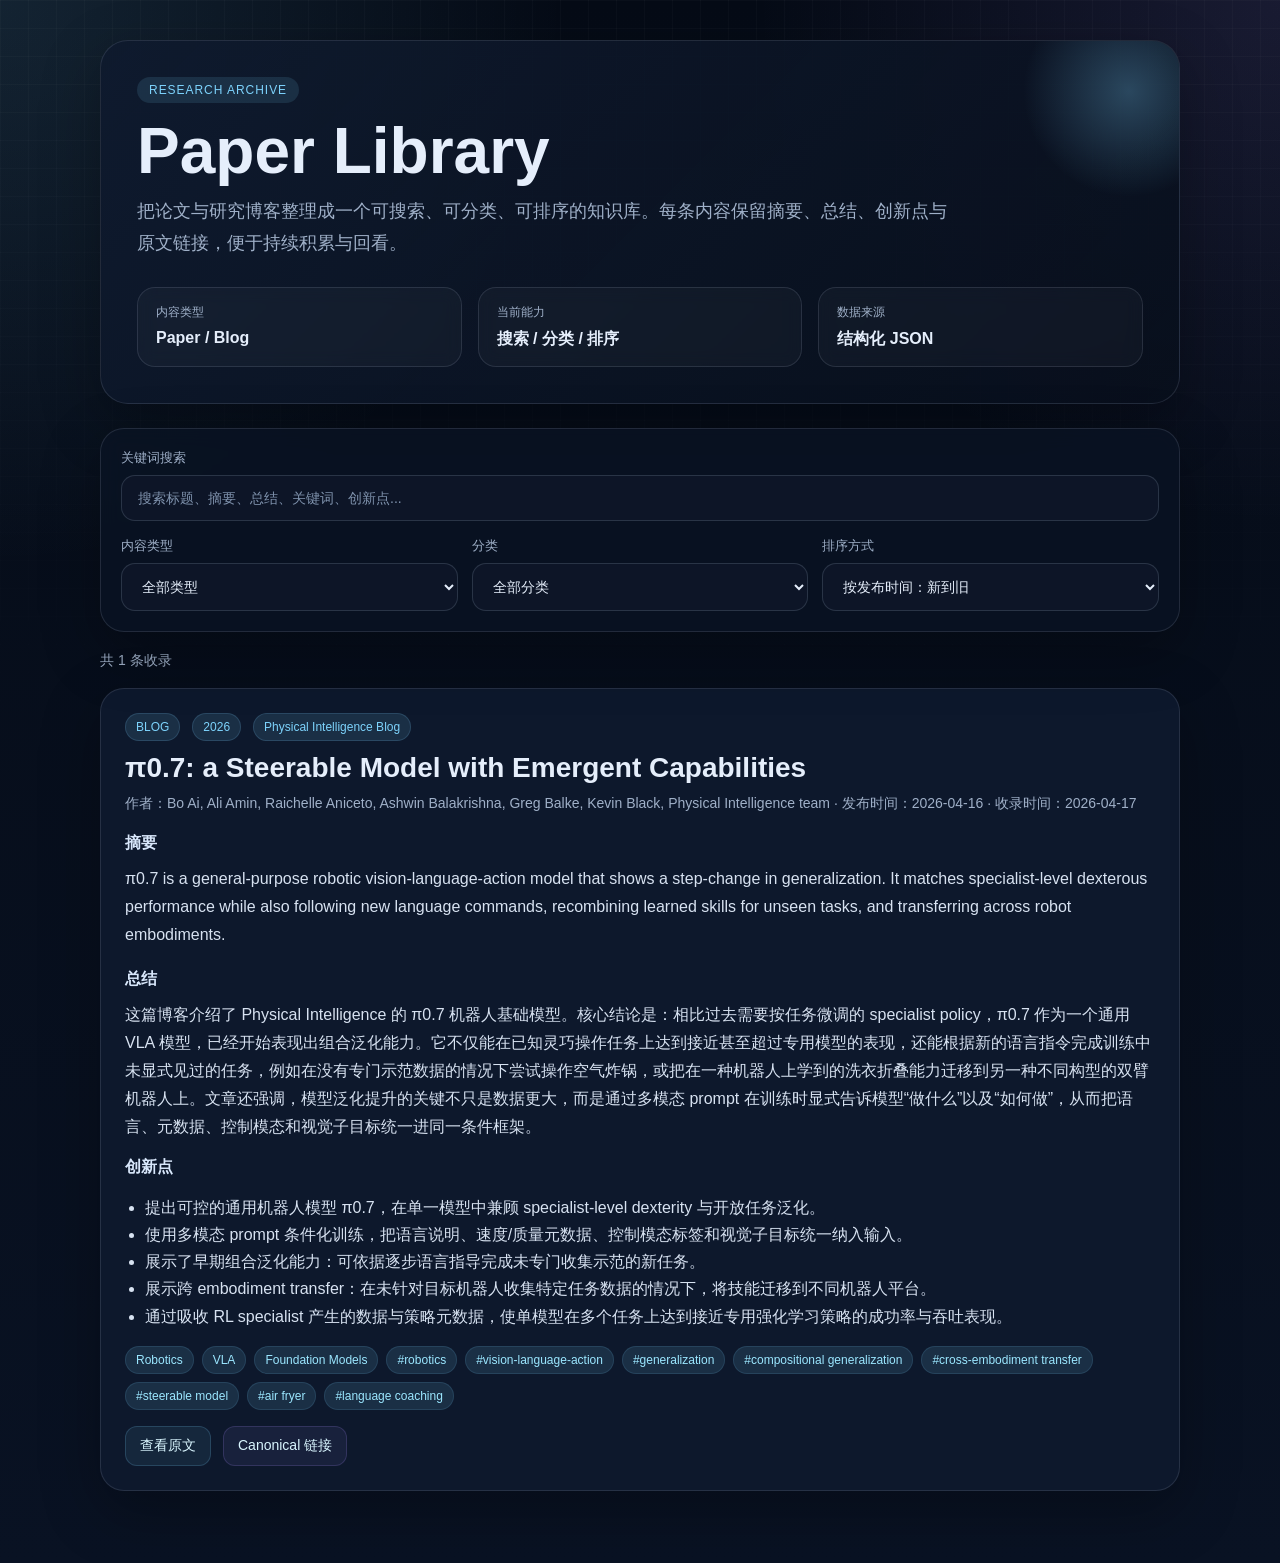
==== public/index.html @ 73f27db8 "Initial paper library with PI 0.7 entry" ====
<!doctype html>
<html lang="zh-CN">
<head>
  <meta charset="UTF-8" />
  <meta name="viewport" content="width=device-width, initial-scale=1.0" />
  <title>Paper Library</title>
  <meta name="description" content="一个可搜索、可筛选、可排序的论文与研究博客知识库。" />
  <link rel="stylesheet" href="styles.css" />
</head>
<body>
  <div class="page-shell"></div>
  <div class="container">
    <header class="hero">
      <div class="hero-copy">
        <span class="eyebrow">Research Archive</span>
        <h1>Paper Library</h1>
        <p class="hero-desc">把论文与研究博客整理成一个可搜索、可分类、可排序的知识库。每条内容保留摘要、总结、创新点与原文链接，便于持续积累与回看。</p>
        <div class="hero-metrics">
          <div class="metric-card">
            <span class="metric-label">内容类型</span>
            <strong>Paper / Blog</strong>
          </div>
          <div class="metric-card">
            <span class="metric-label">当前能力</span>
            <strong>搜索 / 分类 / 排序</strong>
          </div>
          <div class="metric-card">
            <span class="metric-label">数据来源</span>
            <strong>结构化 JSON</strong>
          </div>
        </div>
      </div>
    </header>

    <section class="toolbar">
      <div class="search-wrap">
        <label class="control-label" for="searchInput">关键词搜索</label>
        <input id="searchInput" type="text" placeholder="搜索标题、摘要、总结、关键词、创新点..." />
      </div>
      <div class="filters-grid">
        <div>
          <label class="control-label" for="typeFilter">内容类型</label>
          <select id="typeFilter">
            <option value="">全部类型</option>
          </select>
        </div>
        <div>
          <label class="control-label" for="categoryFilter">分类</label>
          <select id="categoryFilter">
            <option value="">全部分类</option>
          </select>
        </div>
        <div>
          <label class="control-label" for="sortSelect">排序方式</label>
          <select id="sortSelect">
            <option value="published_desc">按发布时间：新到旧</option>
            <option value="published_asc">按发布时间：旧到新</option>
            <option value="added_desc">按收录时间：新到旧</option>
            <option value="title_asc">按标题：A-Z</option>
          </select>
        </div>
      </div>
    </section>

    <main>
      <div class="result-head">
        <div id="stats" class="stats"></div>
      </div>
      <div id="paperList" class="paper-list"></div>
      <template id="emptyStateTemplate">
        <section class="empty-state">
          <h2>没有匹配结果</h2>
          <p>试试更换关键词、分类或排序方式。</p>
        </section>
      </template>
    </main>
  </div>
  <script src="app.js"></script>
</body>
</html>
---- public/styles.css ----
:root {
  --bg: #07111f;
  --bg-soft: #0d1728;
  --panel: rgba(11, 20, 36, 0.72);
  --panel-strong: rgba(15, 26, 46, 0.92);
  --line: rgba(148, 163, 184, 0.18);
  --text: #e5eefb;
  --muted: #9fb0c8;
  --accent: #7dd3fc;
  --accent-2: #a78bfa;
  --tag-bg: rgba(125, 211, 252, 0.12);
  --tag-text: #9be7ff;
  --shadow: 0 20px 60px rgba(0, 0, 0, 0.28);
}

* { box-sizing: border-box; }

body {
  font-family: Inter, -apple-system, BlinkMacSystemFont, 'Segoe UI', sans-serif;
  margin: 0;
  background:
    radial-gradient(circle at top left, rgba(125, 211, 252, 0.12), transparent 28%),
    radial-gradient(circle at top right, rgba(167, 139, 250, 0.12), transparent 26%),
    linear-gradient(180deg, #050b16 0%, #091223 100%);
  color: var(--text);
  min-height: 100vh;
}

.page-shell {
  position: fixed;
  inset: 0;
  pointer-events: none;
  background-image: linear-gradient(rgba(255,255,255,0.03) 1px, transparent 1px), linear-gradient(90deg, rgba(255,255,255,0.03) 1px, transparent 1px);
  background-size: 28px 28px;
  mask-image: linear-gradient(180deg, rgba(0,0,0,0.8), transparent 90%);
}

.container {
  position: relative;
  z-index: 1;
  max-width: 1120px;
  margin: 0 auto;
  padding: 40px 20px 72px;
}

.hero {
  padding: 36px;
  border: 1px solid var(--line);
  border-radius: 28px;
  background: linear-gradient(135deg, rgba(15, 26, 46, 0.96), rgba(8, 15, 28, 0.88));
  box-shadow: var(--shadow);
  overflow: hidden;
  position: relative;
}

.hero::after {
  content: '';
  position: absolute;
  right: -60px;
  top: -60px;
  width: 220px;
  height: 220px;
  background: radial-gradient(circle, rgba(125, 211, 252, 0.28), transparent 68%);
}

.eyebrow {
  display: inline-block;
  padding: 6px 12px;
  border-radius: 999px;
  background: rgba(125, 211, 252, 0.12);
  color: var(--accent);
  font-size: 12px;
  letter-spacing: 0.08em;
  text-transform: uppercase;
}

.hero h1 {
  margin: 16px 0 12px;
  font-size: clamp(40px, 6vw, 64px);
  line-height: 1.02;
}

.hero-desc {
  max-width: 820px;
  margin: 0;
  color: var(--muted);
  font-size: 18px;
  line-height: 1.75;
}

.hero-metrics {
  display: grid;
  grid-template-columns: repeat(3, minmax(0, 1fr));
  gap: 16px;
  margin-top: 28px;
}

.metric-card {
  padding: 16px 18px;
  border: 1px solid var(--line);
  border-radius: 18px;
  background: rgba(255,255,255,0.03);
  backdrop-filter: blur(8px);
}

.metric-label {
  display: block;
  color: var(--muted);
  font-size: 12px;
  margin-bottom: 8px;
}

.toolbar {
  margin: 24px 0 20px;
  padding: 20px;
  border: 1px solid var(--line);
  border-radius: 24px;
  background: var(--panel);
  box-shadow: var(--shadow);
  backdrop-filter: blur(10px);
}

.control-label {
  display: block;
  color: var(--muted);
  font-size: 13px;
  margin-bottom: 8px;
}

.search-wrap {
  margin-bottom: 16px;
}

.filters-grid {
  display: grid;
  grid-template-columns: repeat(3, minmax(0, 1fr));
  gap: 14px;
}

input, select {
  width: 100%;
  padding: 14px 16px;
  border-radius: 14px;
  border: 1px solid rgba(148, 163, 184, 0.22);
  background: rgba(15, 23, 42, 0.85);
  color: var(--text);
  font-size: 14px;
  outline: none;
}

input::placeholder {
  color: #7f92ad;
}

input:focus, select:focus {
  border-color: rgba(125, 211, 252, 0.55);
  box-shadow: 0 0 0 4px rgba(125, 211, 252, 0.12);
}

.result-head {
  display: flex;
  align-items: center;
  justify-content: space-between;
  margin: 16px 0 18px;
}

.stats {
  color: var(--muted);
  font-size: 14px;
}

.paper-list {
  display: grid;
  gap: 18px;
}

.card {
  border: 1px solid var(--line);
  border-radius: 24px;
  padding: 24px;
  background: var(--panel-strong);
  box-shadow: var(--shadow);
}

.card-top {
  display: flex;
  gap: 12px;
  align-items: center;
  flex-wrap: wrap;
  margin-bottom: 10px;
}

.badge {
  display: inline-flex;
  align-items: center;
  padding: 6px 10px;
  border-radius: 999px;
  font-size: 12px;
  color: var(--accent);
  background: rgba(125, 211, 252, 0.12);
  border: 1px solid rgba(125, 211, 252, 0.16);
}

.card h2 {
  margin: 6px 0 10px;
  font-size: 28px;
  line-height: 1.2;
}

.meta {
  color: var(--muted);
  font-size: 14px;
  margin-bottom: 14px;
}

.section-title {
  display: block;
  margin-bottom: 8px;
  color: #d8e7fb;
}

.card p {
  color: #d7e2f1;
  line-height: 1.75;
}

.tags {
  display: flex;
  flex-wrap: wrap;
  gap: 8px;
  margin: 16px 0 0;
}

.tag {
  background: var(--tag-bg);
  color: var(--tag-text);
  padding: 6px 10px;
  border-radius: 999px;
  font-size: 12px;
  border: 1px solid rgba(125, 211, 252, 0.12);
}

ul {
  padding-left: 20px;
  color: #d7e2f1;
  line-height: 1.7;
}

.card-footer {
  display: flex;
  gap: 12px;
  flex-wrap: wrap;
  margin-top: 16px;
}

.button-link {
  display: inline-flex;
  align-items: center;
  justify-content: center;
  padding: 10px 14px;
  border-radius: 12px;
  border: 1px solid rgba(125, 211, 252, 0.18);
  background: rgba(125, 211, 252, 0.08);
  color: #d9f6ff;
  text-decoration: none;
  font-size: 14px;
}

.button-link.secondary {
  background: rgba(167, 139, 250, 0.08);
  border-color: rgba(167, 139, 250, 0.18);
}

.button-link:hover {
  text-decoration: none;
  transform: translateY(-1px);
}

.empty-state {
  padding: 48px 24px;
  text-align: center;
  border: 1px dashed rgba(148, 163, 184, 0.25);
  border-radius: 24px;
  color: var(--muted);
  background: rgba(15, 23, 42, 0.5);
}

@media (max-width: 900px) {
  .hero-metrics,
  .filters-grid {
    grid-template-columns: 1fr;
  }

  .hero {
    padding: 28px;
  }

  .card h2 {
    font-size: 24px;
  }
}
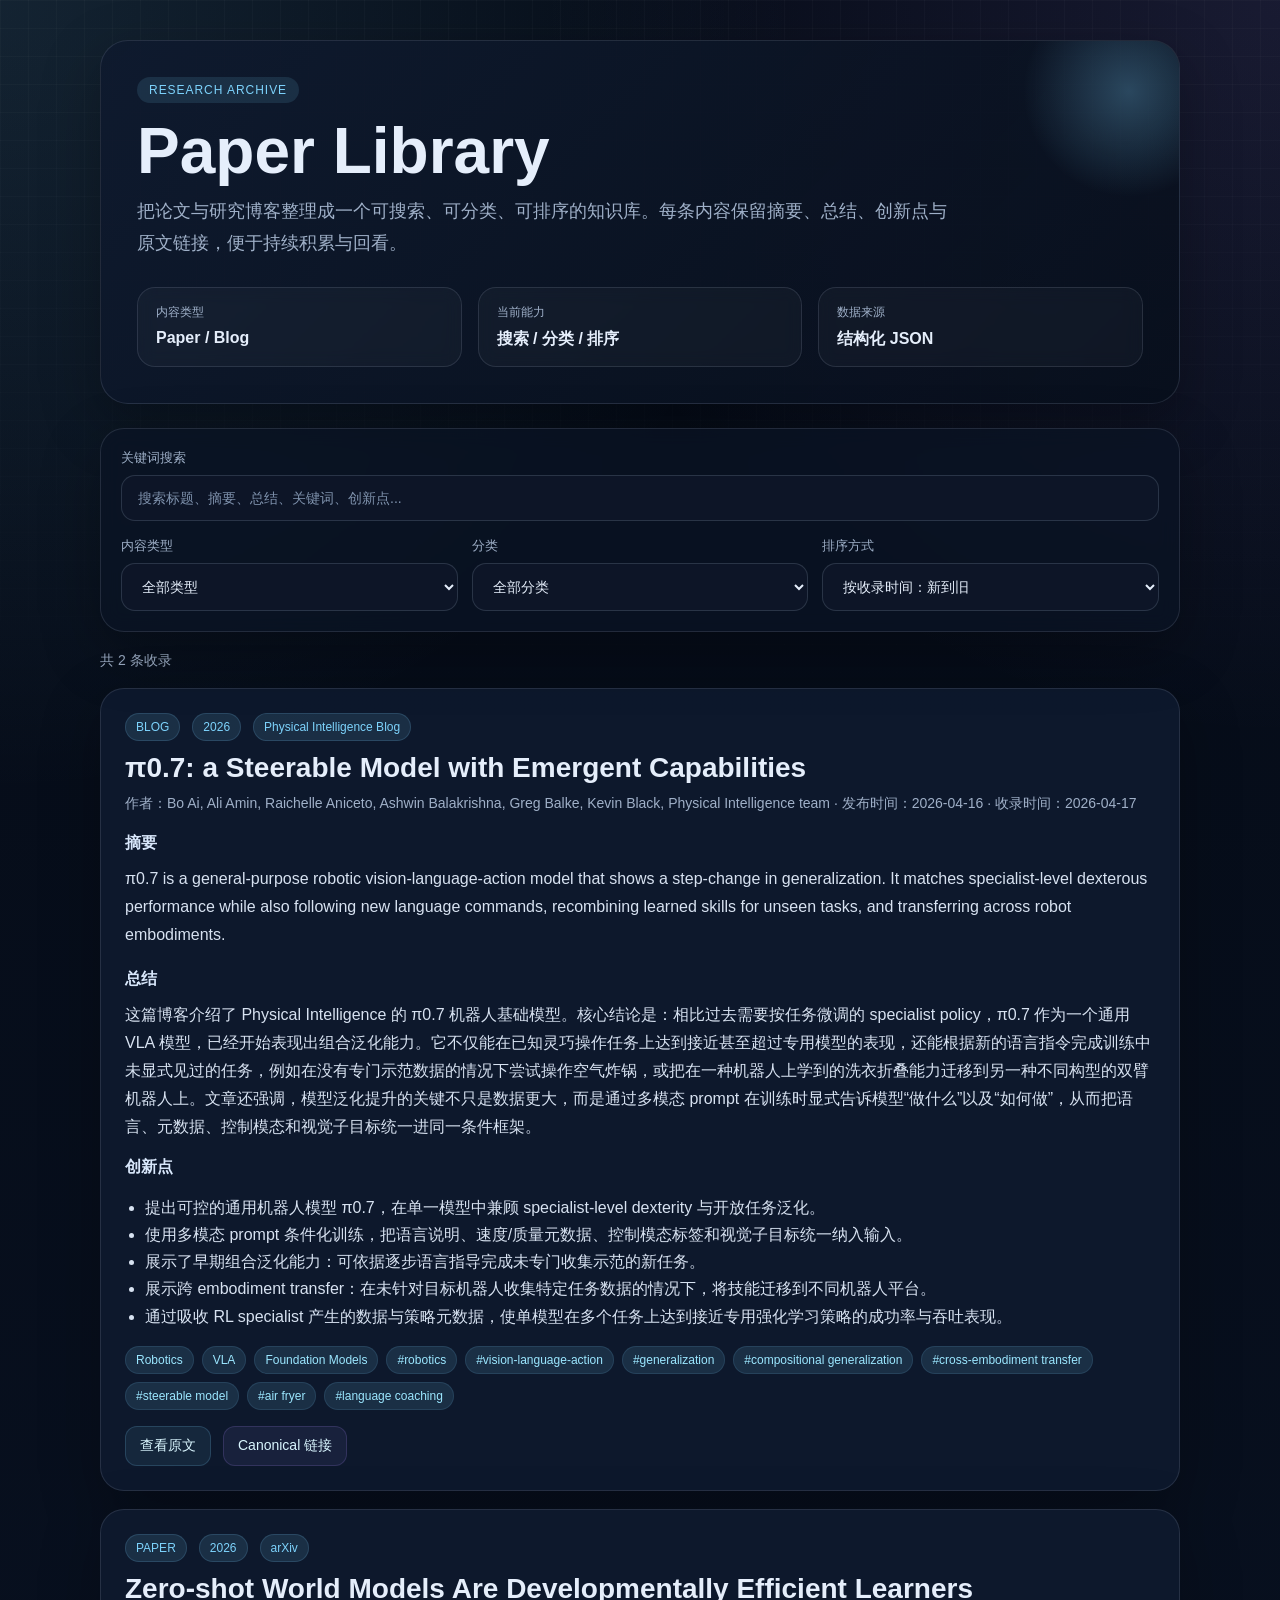
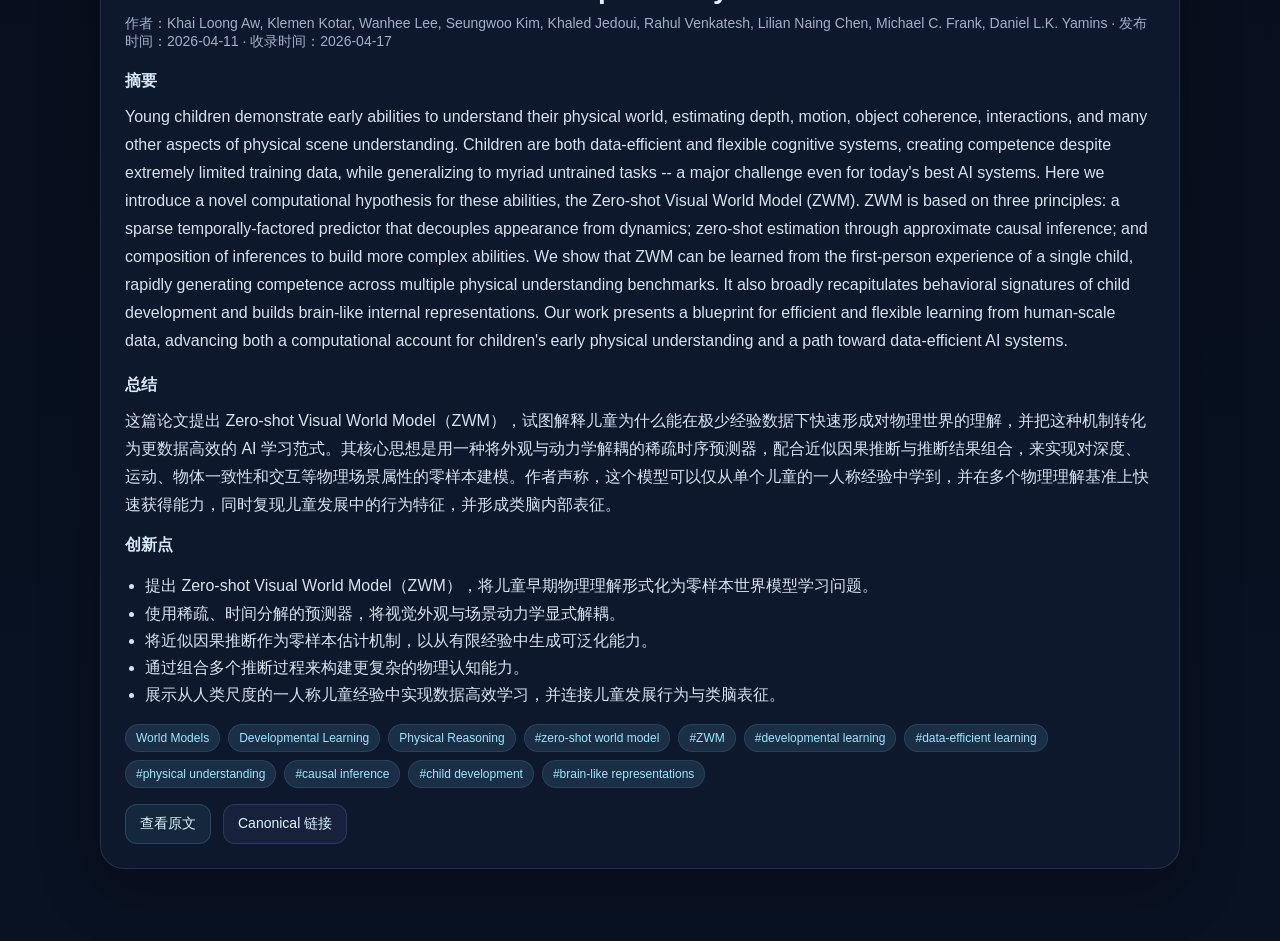
==== commit 40f19245: "Unify paper data source and switch default sorting to added time" ====
--- a/public/index.html
+++ b/public/index.html
@@ -53,9 +53,8 @@
         <div>
           <label class="control-label" for="sortSelect">排序方式</label>
           <select id="sortSelect">
-            <option value="published_desc">按发布时间：新到旧</option>
-            <option value="published_asc">按发布时间：旧到新</option>
             <option value="added_desc">按收录时间：新到旧</option>
+            <option value="added_asc">按收录时间：旧到新</option>
             <option value="title_asc">按标题：A-Z</option>
           </select>
         </div>
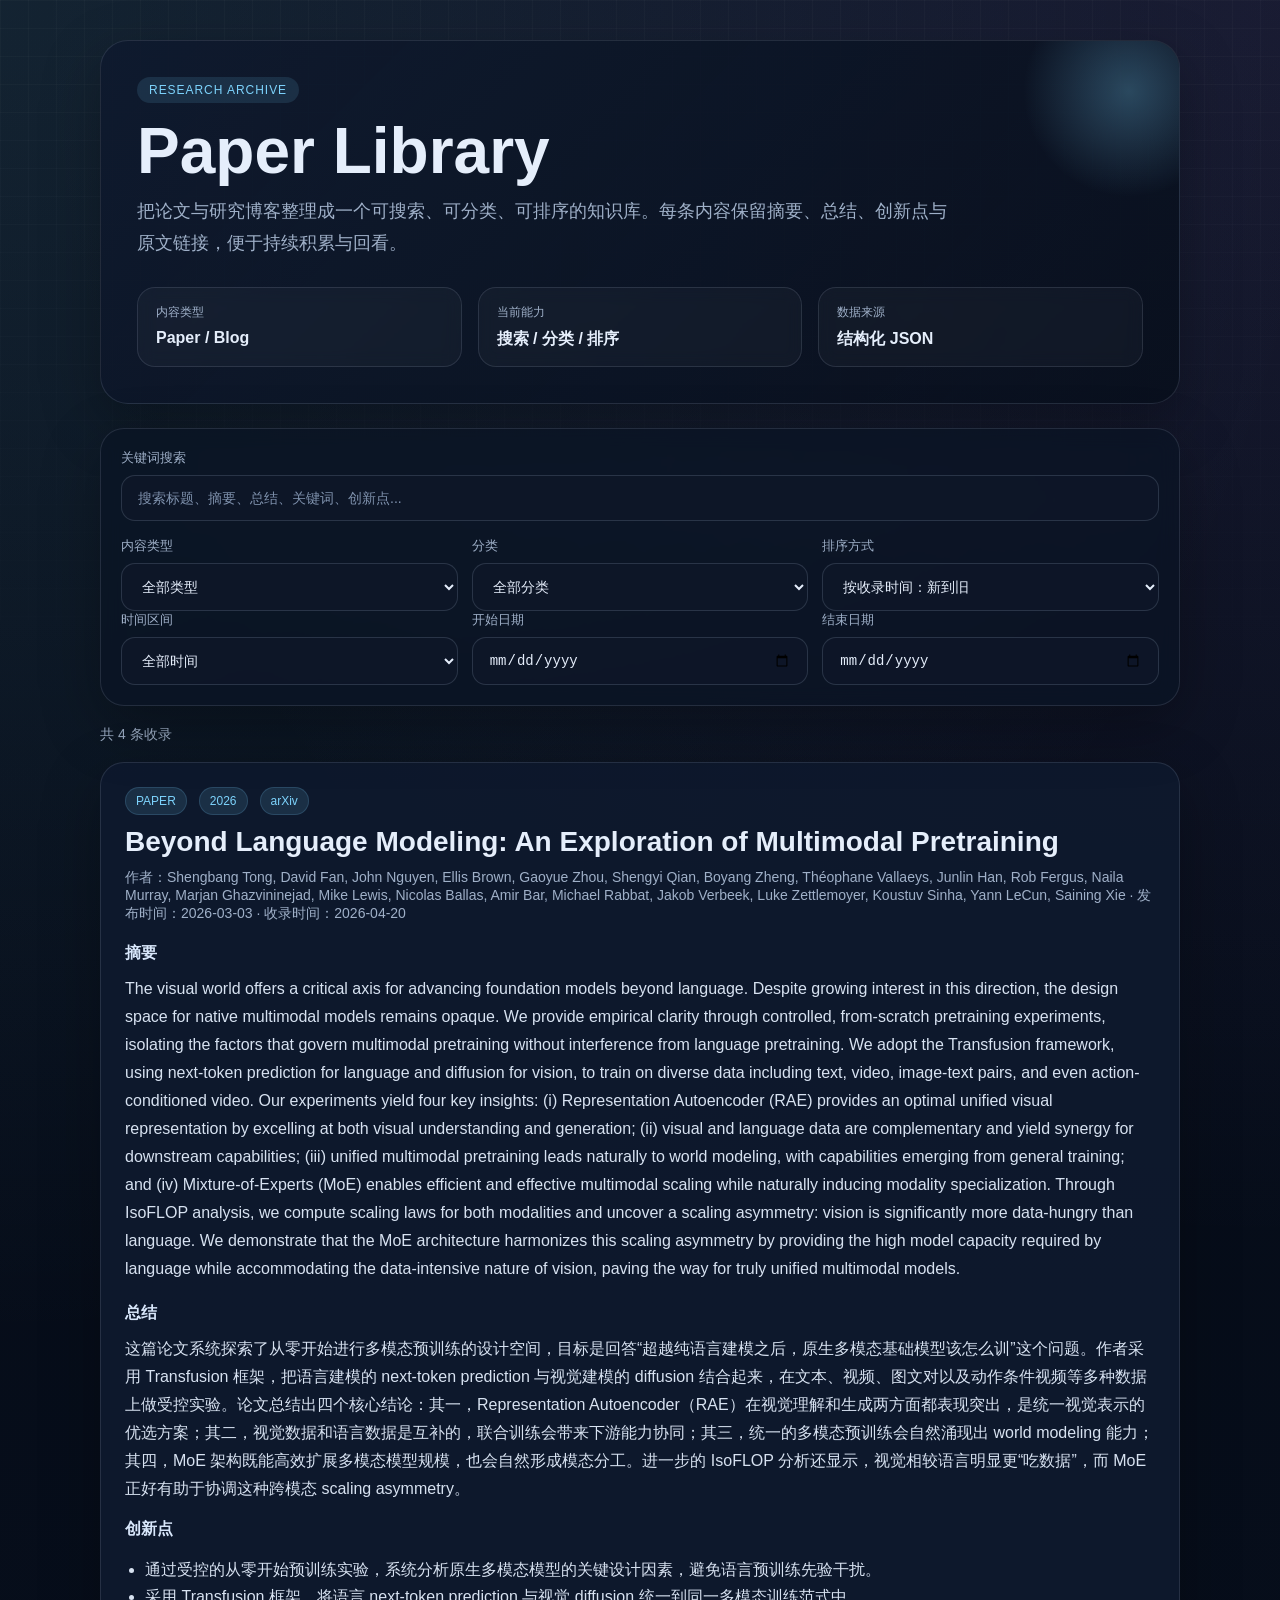
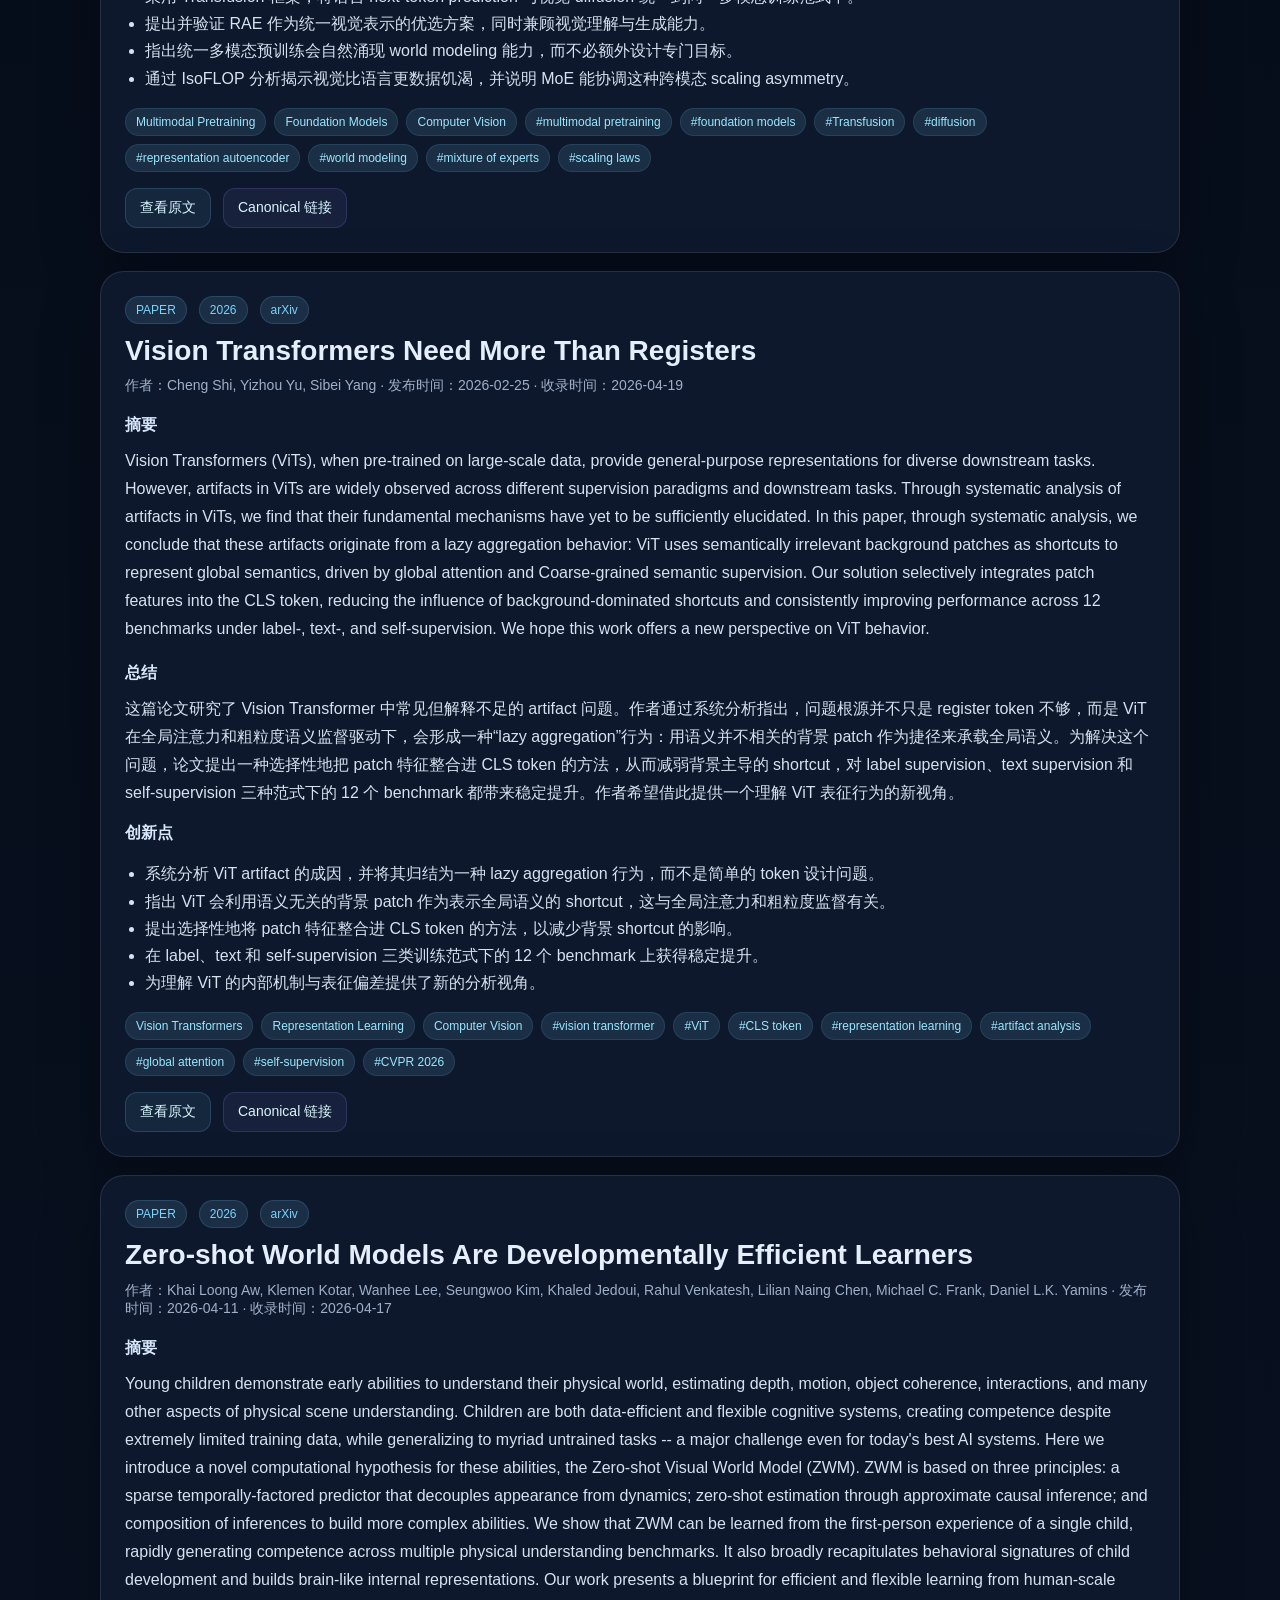
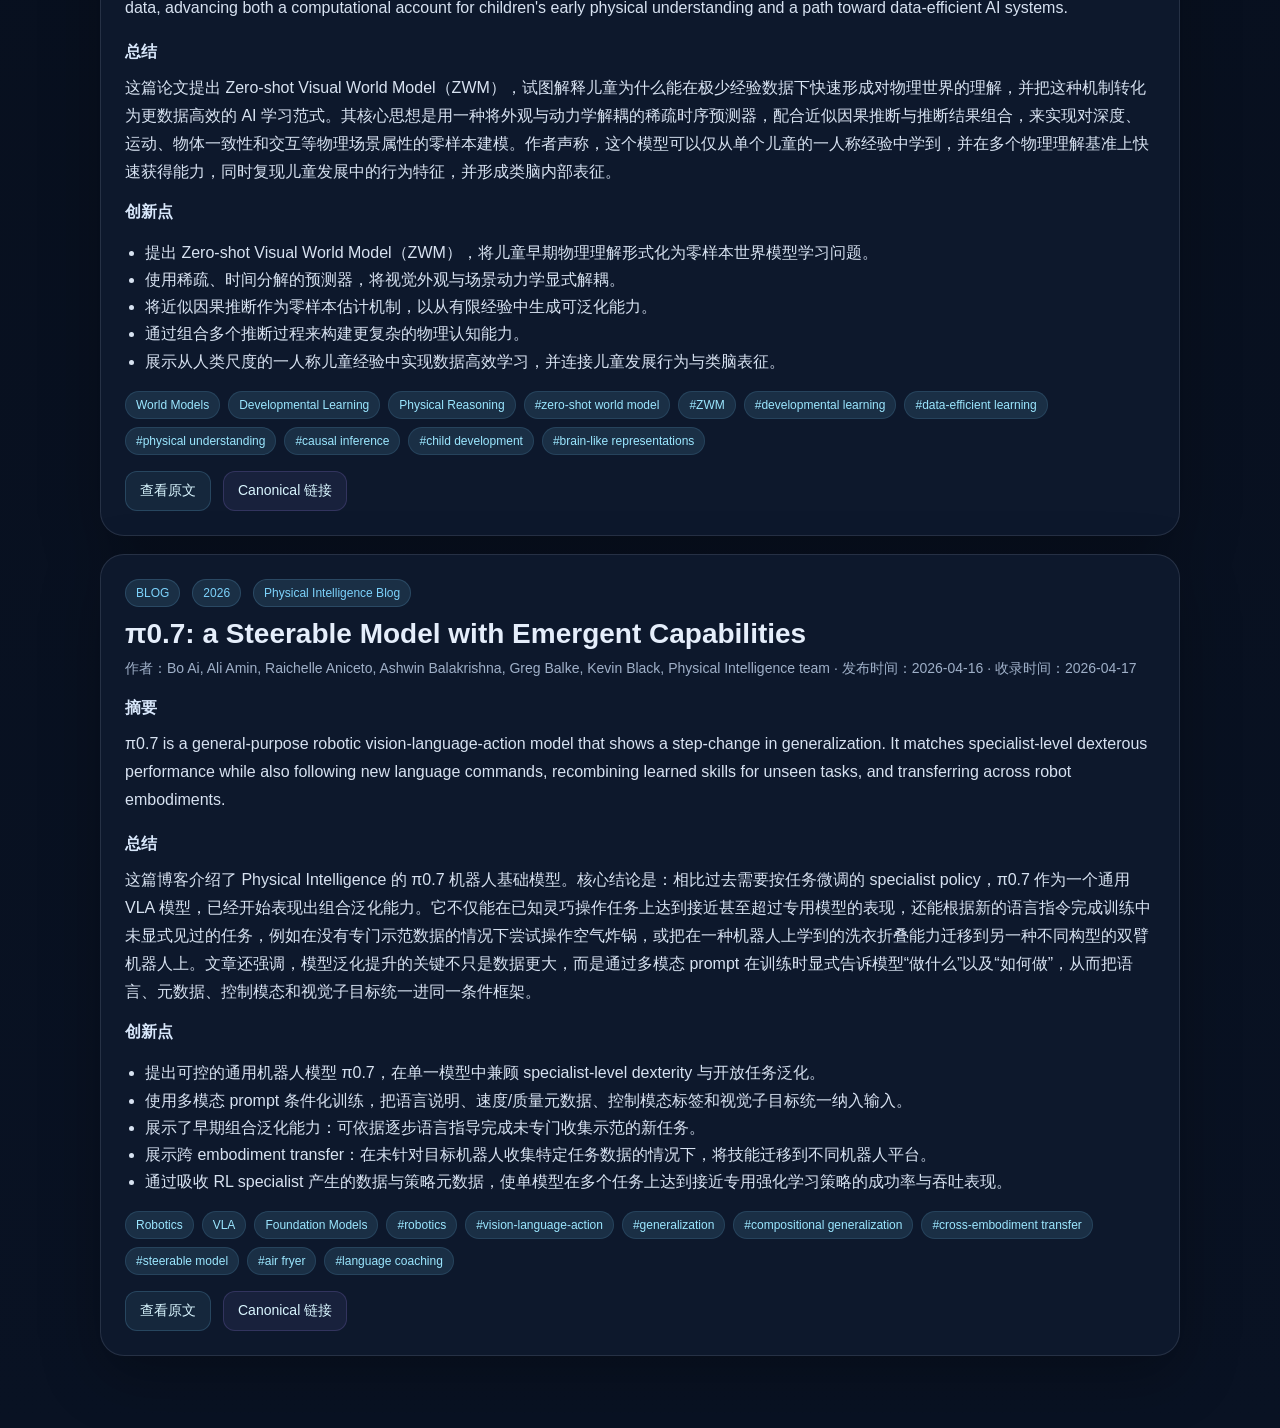
==== commit 57b42849: "Fix ingest-date filtering across both site entries" ====
--- a/public/index.html
+++ b/public/index.html
@@ -37,26 +37,46 @@
         <label class="control-label" for="searchInput">关键词搜索</label>
         <input id="searchInput" type="text" placeholder="搜索标题、摘要、总结、关键词、创新点..." />
       </div>
-      <div class="filters-grid">
-        <div>
+      <div class="filters-grid filters-grid-main">
+        <div class="filter-field">
           <label class="control-label" for="typeFilter">内容类型</label>
           <select id="typeFilter">
             <option value="">全部类型</option>
           </select>
         </div>
-        <div>
+        <div class="filter-field">
           <label class="control-label" for="categoryFilter">分类</label>
           <select id="categoryFilter">
             <option value="">全部分类</option>
           </select>
         </div>
-        <div>
+        <div class="filter-field">
           <label class="control-label" for="sortSelect">排序方式</label>
           <select id="sortSelect">
             <option value="added_desc">按收录时间：新到旧</option>
             <option value="added_asc">按收录时间：旧到新</option>
             <option value="title_asc">按标题：A-Z</option>
           </select>
+        </div>
+      </div>
+      <div class="filters-grid filters-grid-time">
+        <div class="filter-field">
+          <label class="control-label" for="datePresetFilter">时间区间</label>
+          <select id="datePresetFilter">
+            <option value="">全部时间</option>
+            <option value="1">最近1天</option>
+            <option value="3">最近3天</option>
+            <option value="7">最近7天</option>
+            <option value="30">最近30天</option>
+          </select>
+        </div>
+        <div class="filter-field">
+          <label class="control-label" for="dateFrom">开始日期</label>
+          <input id="dateFrom" type="date" />
+        </div>
+        <div class="filter-field">
+          <label class="control-label" for="dateTo">结束日期</label>
+          <input id="dateTo" type="date" />
         </div>
       </div>
     </section>
@@ -69,7 +89,7 @@
       <template id="emptyStateTemplate">
         <section class="empty-state">
           <h2>没有匹配结果</h2>
-          <p>试试更换关键词、分类或排序方式。</p>
+          <p>试试更换关键词、分类、时间区间或排序方式。</p>
         </section>
       </template>
     </main>
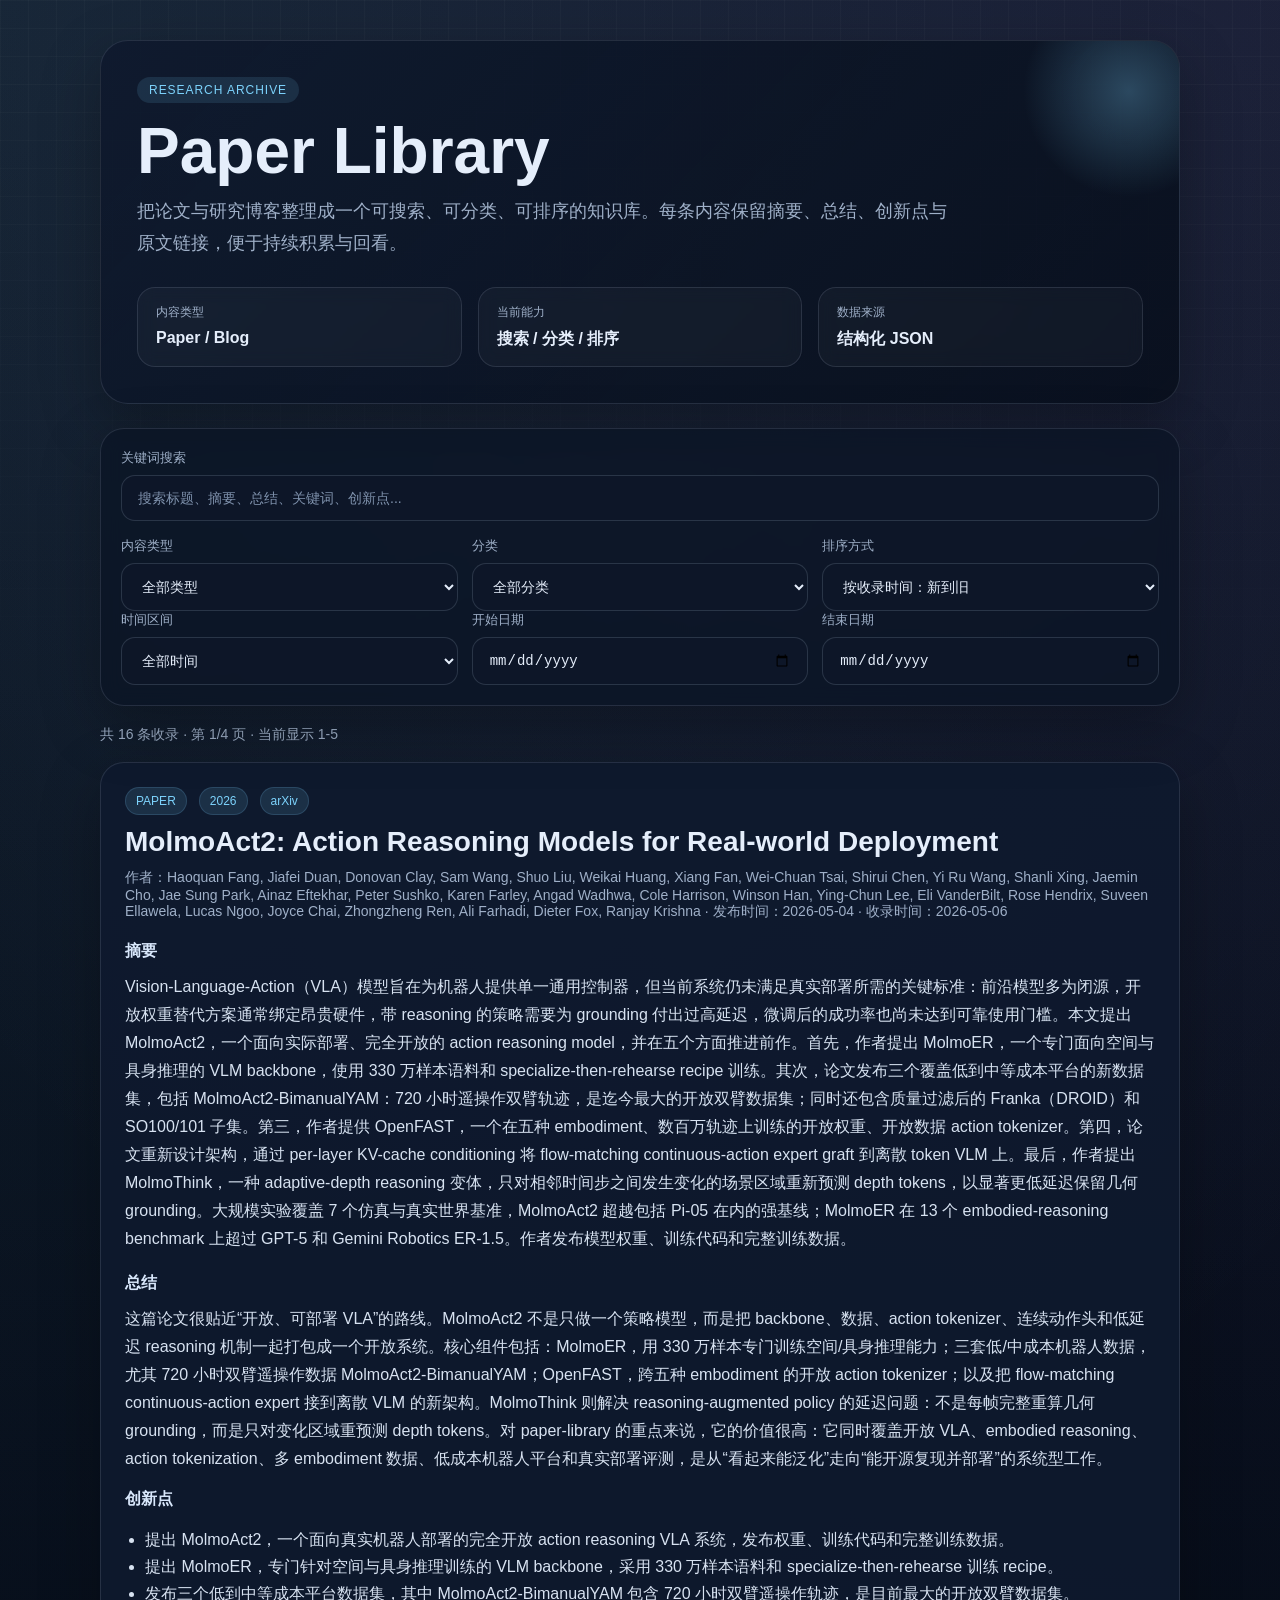
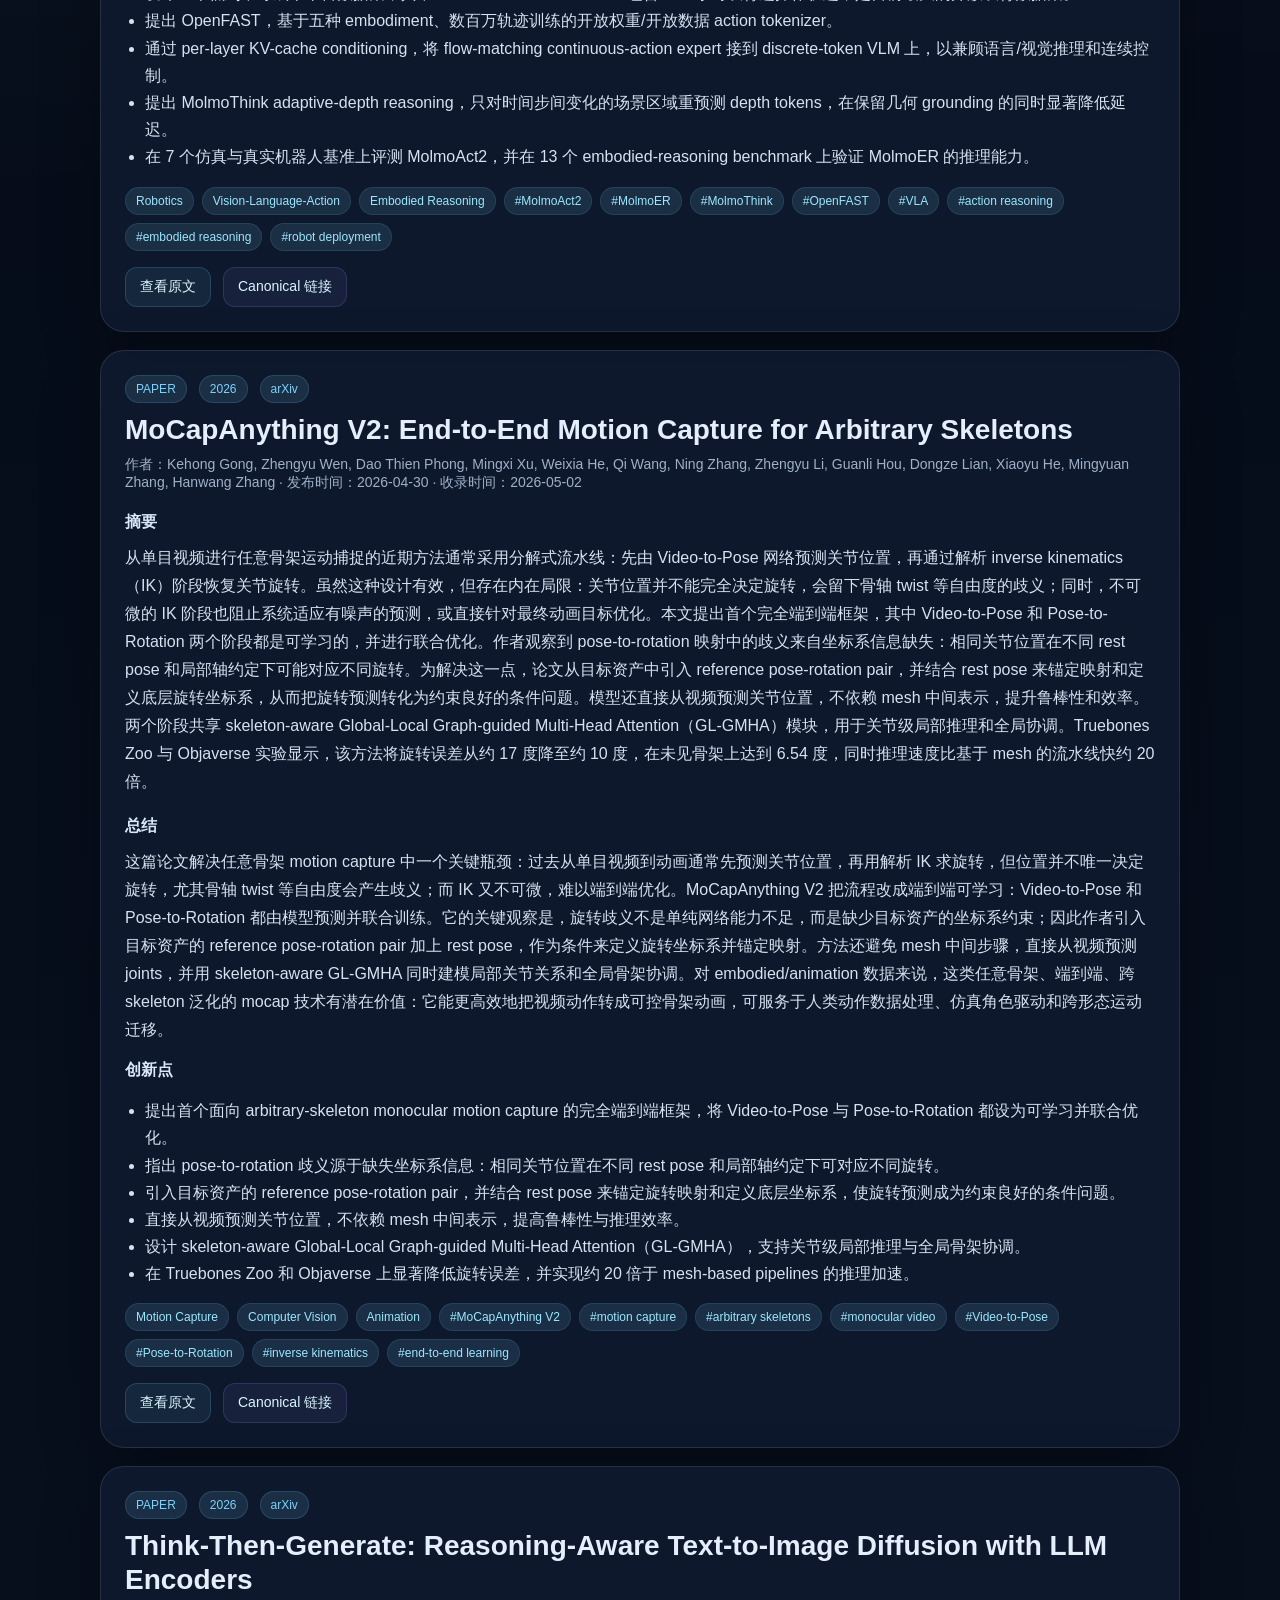
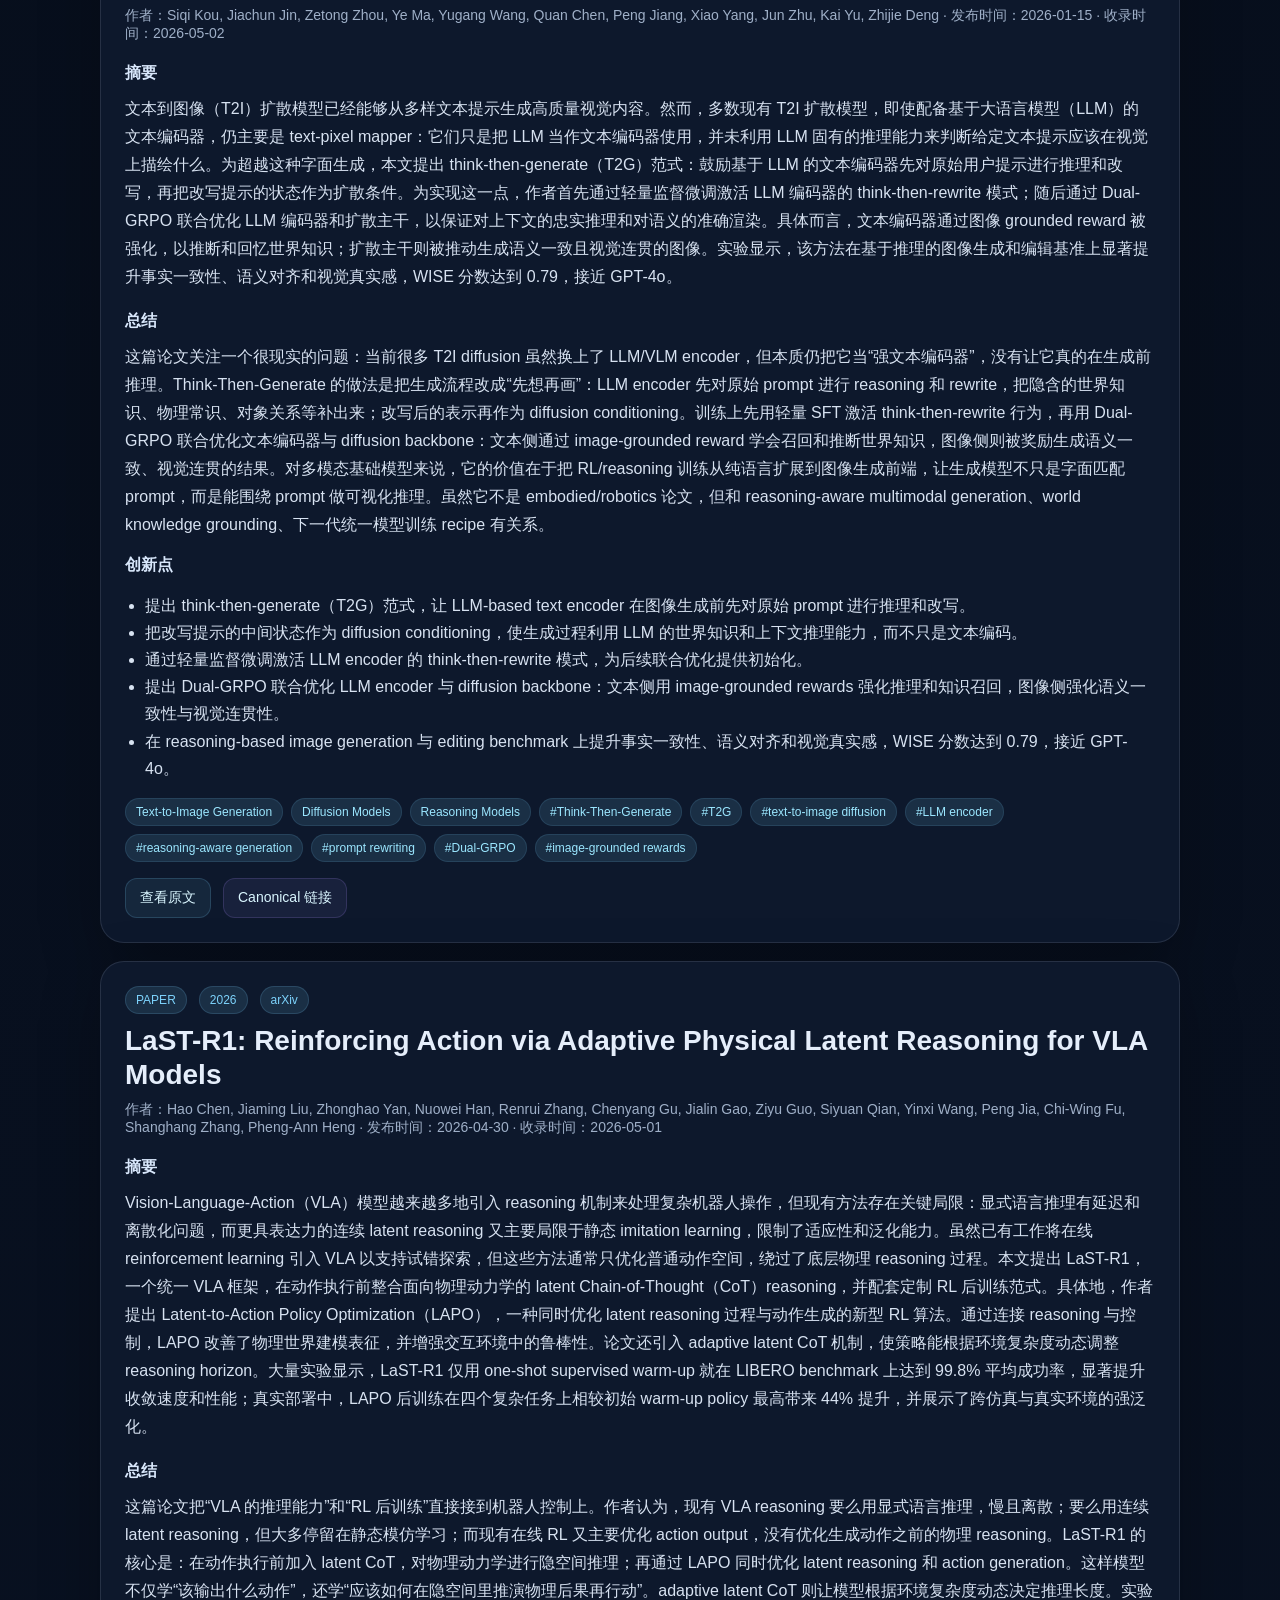
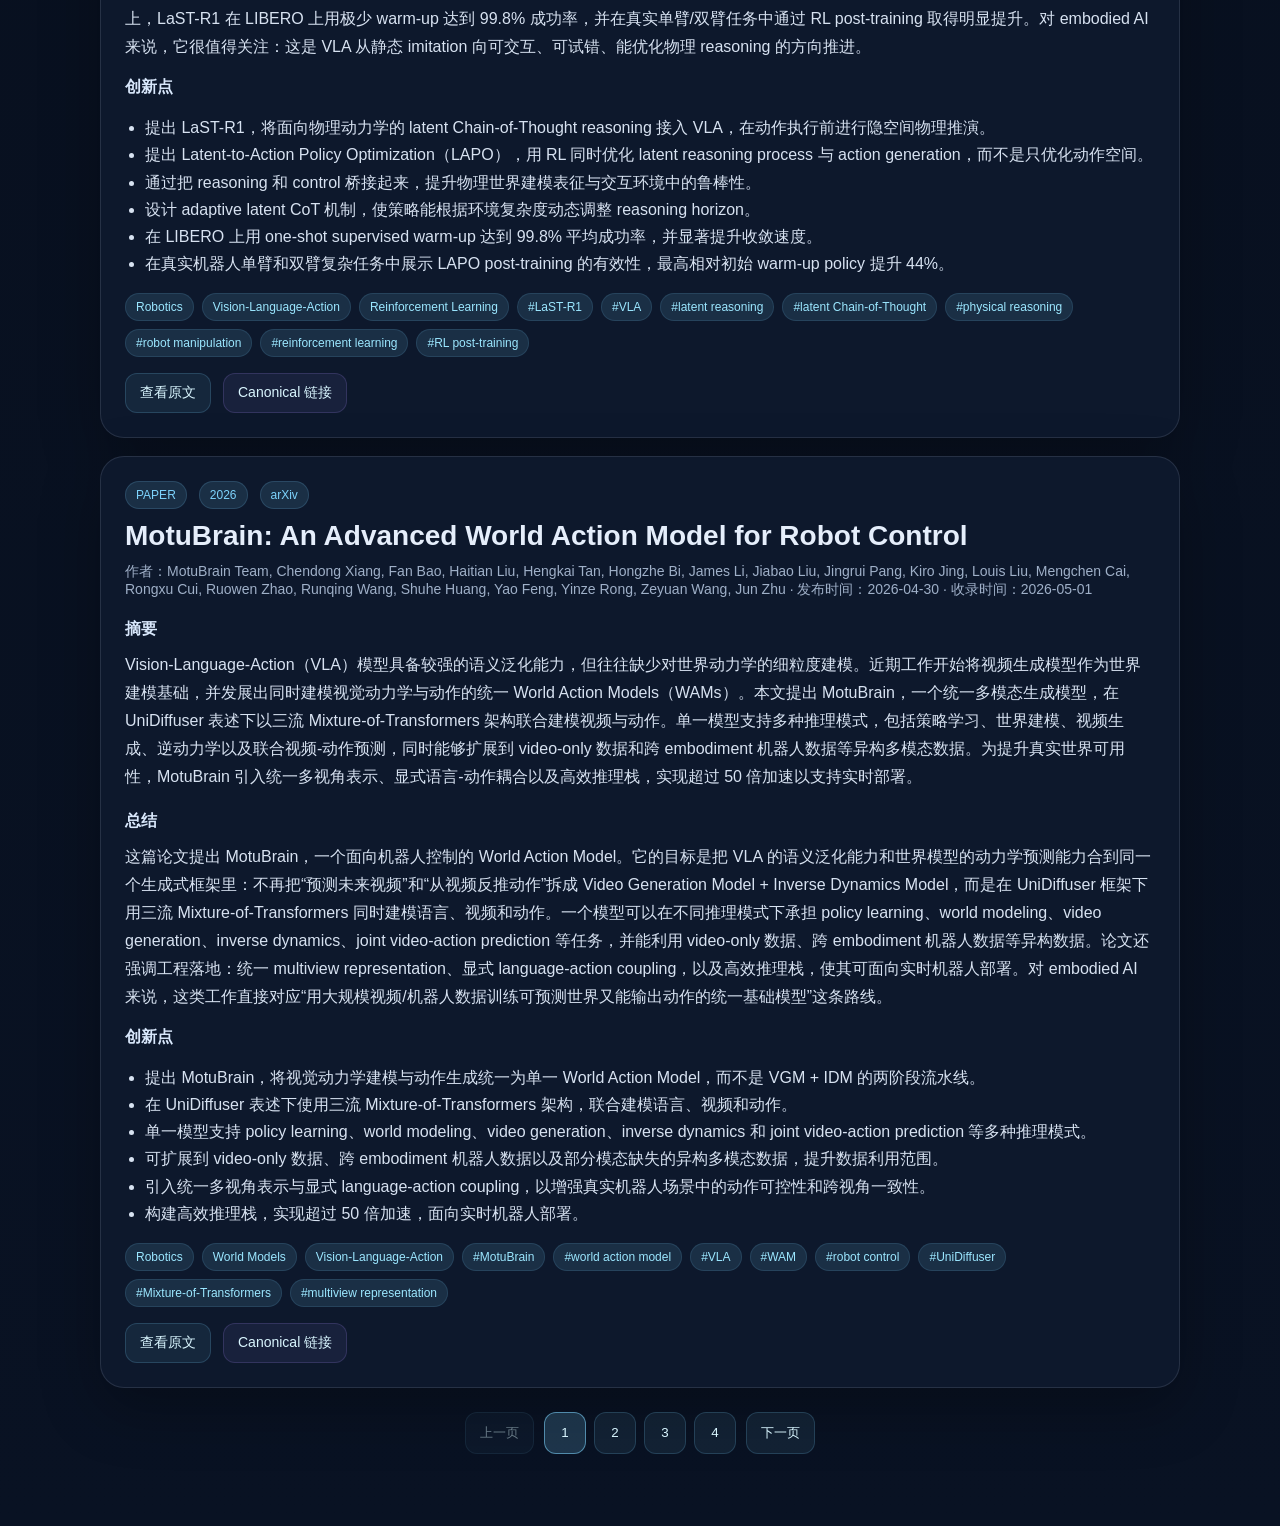
==== commit 01afa4f2: "Add pagination to paper library" ====
--- a/public/index.html
+++ b/public/index.html
@@ -86,6 +86,7 @@
         <div id="stats" class="stats"></div>
       </div>
       <div id="paperList" class="paper-list"></div>
+      <nav id="pagination" class="pagination" aria-label="分页"></nav>
       <template id="emptyStateTemplate">
         <section class="empty-state">
           <h2>没有匹配结果</h2>
--- a/public/styles.css
+++ b/public/styles.css
@@ -285,6 +285,45 @@
   background: rgba(15, 23, 42, 0.5);
 }
 
+.pagination {
+  display: flex;
+  align-items: center;
+  justify-content: center;
+  gap: 10px;
+  flex-wrap: wrap;
+  margin-top: 24px;
+}
+
+.page-numbers {
+  display: flex;
+  align-items: center;
+  justify-content: center;
+  gap: 8px;
+  flex-wrap: wrap;
+}
+
+.page-button {
+  min-width: 42px;
+  height: 42px;
+  padding: 0 14px;
+  border-radius: 12px;
+  border: 1px solid rgba(125, 211, 252, 0.18);
+  background: rgba(125, 211, 252, 0.08);
+  color: #d9f6ff;
+  cursor: pointer;
+}
+
+.page-button:hover:not(:disabled),
+.page-button.active {
+  border-color: rgba(125, 211, 252, 0.55);
+  background: rgba(125, 211, 252, 0.18);
+}
+
+.page-button:disabled {
+  opacity: 0.45;
+  cursor: not-allowed;
+}
+
 @media (max-width: 900px) {
   .hero-metrics,
   .filters-grid {
